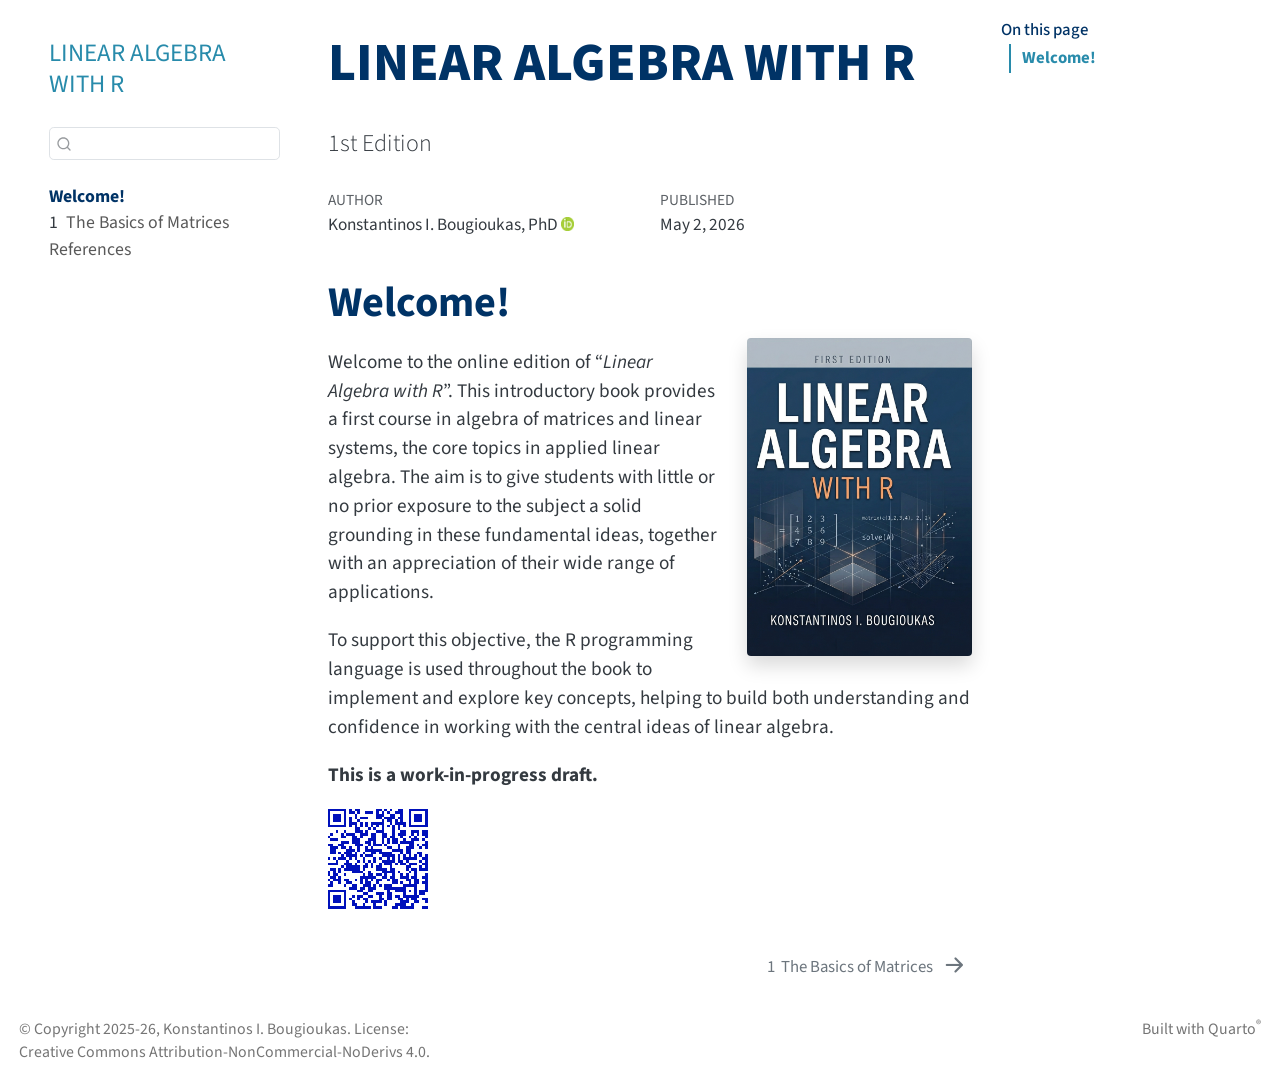
==== _book/index.html @ 32e5dbcd "0.1.6" ====
<!DOCTYPE html>
<html xmlns="http://www.w3.org/1999/xhtml" lang="en" xml:lang="en"><head>

<meta charset="utf-8">
<meta name="generator" content="quarto-1.8.27">

<meta name="viewport" content="width=device-width, initial-scale=1.0, user-scalable=yes">

<meta name="author" content="Konstantinos I. Bougioukas, PhD">
<meta name="dcterms.date" content="2026-05-02">

<title>LINEAR ALGEBRA WITH R</title>
<style>
code{white-space: pre-wrap;}
span.smallcaps{font-variant: small-caps;}
div.columns{display: flex; gap: min(4vw, 1.5em);}
div.column{flex: auto; overflow-x: auto;}
div.hanging-indent{margin-left: 1.5em; text-indent: -1.5em;}
ul.task-list{list-style: none;}
ul.task-list li input[type="checkbox"] {
  width: 0.8em;
  margin: 0 0.8em 0.2em -1em; /* quarto-specific, see https://github.com/quarto-dev/quarto-cli/issues/4556 */ 
  vertical-align: middle;
}
</style>


<script src="site_libs/quarto-nav/quarto-nav.js"></script>
<script src="site_libs/quarto-nav/headroom.min.js"></script>
<script src="site_libs/clipboard/clipboard.min.js"></script>
<script src="site_libs/quarto-search/autocomplete.umd.js"></script>
<script src="site_libs/quarto-search/fuse.min.js"></script>
<script src="site_libs/quarto-search/quarto-search.js"></script>
<meta name="quarto:offset" content="./">
<link href="./matrices.html" rel="next">
<link href="./images/cover.png" rel="icon" type="image/png">
<script src="site_libs/quarto-html/quarto.js" type="module"></script>
<script src="site_libs/quarto-html/tabsets/tabsets.js" type="module"></script>
<script src="site_libs/quarto-html/axe/axe-check.js" type="module"></script>
<script src="site_libs/quarto-html/popper.min.js"></script>
<script src="site_libs/quarto-html/tippy.umd.min.js"></script>
<script src="site_libs/quarto-html/anchor.min.js"></script>
<link href="site_libs/quarto-html/tippy.css" rel="stylesheet">
<link href="site_libs/quarto-html/quarto-syntax-highlighting-ed96de9b727972fe78a7b5d16c58bf87.css" rel="stylesheet" id="quarto-text-highlighting-styles">
<script src="site_libs/bootstrap/bootstrap.min.js"></script>
<link href="site_libs/bootstrap/bootstrap-icons.css" rel="stylesheet">
<link href="site_libs/bootstrap/bootstrap-512545d75ca26aff19c358003074583b.min.css" rel="stylesheet" append-hash="true" id="quarto-bootstrap" data-mode="light">
<script src="site_libs/quarto-contrib/qrcodejs-v1.0.0/qrcode.js"></script>
<script id="quarto-search-options" type="application/json">{
  "location": "sidebar",
  "copy-button": false,
  "collapse-after": 3,
  "panel-placement": "start",
  "type": "textbox",
  "limit": 50,
  "keyboard-shortcut": [
    "f",
    "/",
    "s"
  ],
  "show-item-context": false,
  "language": {
    "search-no-results-text": "No results",
    "search-matching-documents-text": "matching documents",
    "search-copy-link-title": "Copy link to search",
    "search-hide-matches-text": "Hide additional matches",
    "search-more-match-text": "more match in this document",
    "search-more-matches-text": "more matches in this document",
    "search-clear-button-title": "Clear",
    "search-text-placeholder": "",
    "search-detached-cancel-button-title": "Cancel",
    "search-submit-button-title": "Submit",
    "search-label": "Search"
  }
}</script>


</head>

<body class="nav-sidebar floating quarto-light">

<div id="quarto-search-results"></div>
  <header id="quarto-header" class="headroom fixed-top">
  <nav class="quarto-secondary-nav">
    <div class="container-fluid d-flex">
      <button type="button" class="quarto-btn-toggle btn" data-bs-toggle="collapse" role="button" data-bs-target=".quarto-sidebar-collapse-item" aria-controls="quarto-sidebar" aria-expanded="false" aria-label="Toggle sidebar navigation" onclick="if (window.quartoToggleHeadroom) { window.quartoToggleHeadroom(); }">
        <i class="bi bi-layout-text-sidebar-reverse"></i>
      </button>
        <nav class="quarto-page-breadcrumbs" aria-label="breadcrumb"><ol class="breadcrumb"><li class="breadcrumb-item"><a href="./index.html">Welcome!</a></li></ol></nav>
        <a class="flex-grow-1" role="navigation" data-bs-toggle="collapse" data-bs-target=".quarto-sidebar-collapse-item" aria-controls="quarto-sidebar" aria-expanded="false" aria-label="Toggle sidebar navigation" onclick="if (window.quartoToggleHeadroom) { window.quartoToggleHeadroom(); }">      
        </a>
      <button type="button" class="btn quarto-search-button" aria-label="Search" onclick="window.quartoOpenSearch();">
        <i class="bi bi-search"></i>
      </button>
    </div>
  </nav>
</header>
<!-- content -->
<div id="quarto-content" class="quarto-container page-columns page-rows-contents page-layout-article">
<!-- sidebar -->
  <nav id="quarto-sidebar" class="sidebar collapse collapse-horizontal quarto-sidebar-collapse-item sidebar-navigation floating overflow-auto">
    <div class="pt-lg-2 mt-2 text-left sidebar-header">
    <div class="sidebar-title mb-0 py-0">
      <a href="./">LINEAR ALGEBRA WITH R</a> 
    </div>
      </div>
        <div class="mt-2 flex-shrink-0 align-items-center">
        <div class="sidebar-search">
        <div id="quarto-search" class="" title="Search"></div>
        </div>
        </div>
    <div class="sidebar-menu-container"> 
    <ul class="list-unstyled mt-1">
        <li class="sidebar-item">
  <div class="sidebar-item-container"> 
  <a href="./index.html" class="sidebar-item-text sidebar-link active">
 <span class="menu-text">Welcome!</span></a>
  </div>
</li>
        <li class="sidebar-item">
  <div class="sidebar-item-container"> 
  <a href="./matrices.html" class="sidebar-item-text sidebar-link">
 <span class="menu-text"><span class="chapter-number">1</span>&nbsp; <span class="chapter-title">The Basics of Matrices</span></span></a>
  </div>
</li>
        <li class="sidebar-item">
  <div class="sidebar-item-container"> 
  <a href="./references.html" class="sidebar-item-text sidebar-link">
 <span class="menu-text">References</span></a>
  </div>
</li>
    </ul>
    </div>
</nav>
<div id="quarto-sidebar-glass" class="quarto-sidebar-collapse-item" data-bs-toggle="collapse" data-bs-target=".quarto-sidebar-collapse-item"></div>
<!-- margin-sidebar -->
    <div id="quarto-margin-sidebar" class="sidebar margin-sidebar">
        <nav id="TOC" role="doc-toc" class="toc-active">
    <h2 id="toc-title">On this page</h2>
   
  <ul>
  <li><a href="#welcome" id="toc-welcome" class="nav-link active" data-scroll-target="#welcome">Welcome!</a></li>
  </ul>
</nav>
    </div>
<!-- main -->
<main class="content" id="quarto-document-content">

<header id="title-block-header" class="quarto-title-block default">
<div class="quarto-title">
<h1 class="title">LINEAR ALGEBRA WITH R</h1>
<p class="subtitle lead">1st Edition</p>
</div>



<div class="quarto-title-meta">

    <div>
    <div class="quarto-title-meta-heading">Author</div>
    <div class="quarto-title-meta-contents">
             <p>Konstantinos I. Bougioukas, PhD <a href="https://orcid.org/0000-0002-6533-1391" class="quarto-title-author-orcid"> <img src="[data-uri]"></a></p>
          </div>
  </div>
    
    <div>
    <div class="quarto-title-meta-heading">Published</div>
    <div class="quarto-title-meta-contents">
      <p class="date">May 2, 2026</p>
    </div>
  </div>
  
    
  </div>
  


</header>



<section id="welcome" class="level1 unnumbered">
<h1 class="unnumbered">Welcome!</h1><p><img src="images/cover.png" title="LINEAR ALGEBRA WITH R" class="quarto-cover-image nolightbox img-fluid"></p>
<p>Welcome to the online edition of “<em>Linear Algebra with R</em>”. This introductory book provides a first course in algebra of matrices and linear systems, the core topics in applied linear algebra. The aim is to give students with little or no prior exposure to the subject a solid grounding in these fundamental ideas, together with an appreciation of their wide range of applications.</p>
<p>To support this objective, the R programming language is used throughout the book to implement and explore key concepts, helping to build both understanding and confidence in working with the central ideas of linear algebra.</p>
<p><strong>This is a work-in-progress draft.</strong></p>
<div id="" class="qrcode"></div>
<script type="text/javascript">
(function() {
  var script = document.currentScript;
  var qrcode = script.previousElementSibling;
  qrcode.qrcode = new QRCode(qrcode, {"colorDark":"#0011bb","colorLight":"#ffffff","height":"100","text":"https://rlinearalgebra.netlify.app/","width":"100"});
  script.remove();
})();
</script>
    


</section>

</main> <!-- /main -->
<script id="quarto-html-after-body" type="application/javascript">
  window.document.addEventListener("DOMContentLoaded", function (event) {
    const icon = "";
    const anchorJS = new window.AnchorJS();
    anchorJS.options = {
      placement: 'right',
      icon: icon
    };
    anchorJS.add('.anchored');
    const isCodeAnnotation = (el) => {
      for (const clz of el.classList) {
        if (clz.startsWith('code-annotation-')) {                     
          return true;
        }
      }
      return false;
    }
    const onCopySuccess = function(e) {
      // button target
      const button = e.trigger;
      // don't keep focus
      button.blur();
      // flash "checked"
      button.classList.add('code-copy-button-checked');
      var currentTitle = button.getAttribute("title");
      button.setAttribute("title", "Copied!");
      let tooltip;
      if (window.bootstrap) {
        button.setAttribute("data-bs-toggle", "tooltip");
        button.setAttribute("data-bs-placement", "left");
        button.setAttribute("data-bs-title", "Copied!");
        tooltip = new bootstrap.Tooltip(button, 
          { trigger: "manual", 
            customClass: "code-copy-button-tooltip",
            offset: [0, -8]});
        tooltip.show();    
      }
      setTimeout(function() {
        if (tooltip) {
          tooltip.hide();
          button.removeAttribute("data-bs-title");
          button.removeAttribute("data-bs-toggle");
          button.removeAttribute("data-bs-placement");
        }
        button.setAttribute("title", currentTitle);
        button.classList.remove('code-copy-button-checked');
      }, 1000);
      // clear code selection
      e.clearSelection();
    }
    const getTextToCopy = function(trigger) {
      const outerScaffold = trigger.parentElement.cloneNode(true);
      const codeEl = outerScaffold.querySelector('code');
      for (const childEl of codeEl.children) {
        if (isCodeAnnotation(childEl)) {
          childEl.remove();
        }
      }
      return codeEl.innerText;
    }
    const clipboard = new window.ClipboardJS('.code-copy-button:not([data-in-quarto-modal])', {
      text: getTextToCopy
    });
    clipboard.on('success', onCopySuccess);
    if (window.document.getElementById('quarto-embedded-source-code-modal')) {
      const clipboardModal = new window.ClipboardJS('.code-copy-button[data-in-quarto-modal]', {
        text: getTextToCopy,
        container: window.document.getElementById('quarto-embedded-source-code-modal')
      });
      clipboardModal.on('success', onCopySuccess);
    }
      var localhostRegex = new RegExp(/^(?:http|https):\/\/localhost\:?[0-9]*\//);
      var mailtoRegex = new RegExp(/^mailto:/);
        var filterRegex = new RegExp('/' + window.location.host + '/');
      var isInternal = (href) => {
          return filterRegex.test(href) || localhostRegex.test(href) || mailtoRegex.test(href);
      }
      // Inspect non-navigation links and adorn them if external
     var links = window.document.querySelectorAll('a[href]:not(.nav-link):not(.navbar-brand):not(.toc-action):not(.sidebar-link):not(.sidebar-item-toggle):not(.pagination-link):not(.no-external):not([aria-hidden]):not(.dropdown-item):not(.quarto-navigation-tool):not(.about-link)');
      for (var i=0; i<links.length; i++) {
        const link = links[i];
        if (!isInternal(link.href)) {
          // undo the damage that might have been done by quarto-nav.js in the case of
          // links that we want to consider external
          if (link.dataset.originalHref !== undefined) {
            link.href = link.dataset.originalHref;
          }
            // target, if specified
            link.setAttribute("target", "_blank");
            if (link.getAttribute("rel") === null) {
              link.setAttribute("rel", "noopener");
            }
        }
      }
    function tippyHover(el, contentFn, onTriggerFn, onUntriggerFn) {
      const config = {
        allowHTML: true,
        maxWidth: 500,
        delay: 100,
        arrow: false,
        appendTo: function(el) {
            return el.parentElement;
        },
        interactive: true,
        interactiveBorder: 10,
        theme: 'quarto',
        placement: 'bottom-start',
      };
      if (contentFn) {
        config.content = contentFn;
      }
      if (onTriggerFn) {
        config.onTrigger = onTriggerFn;
      }
      if (onUntriggerFn) {
        config.onUntrigger = onUntriggerFn;
      }
      window.tippy(el, config); 
    }
    const noterefs = window.document.querySelectorAll('a[role="doc-noteref"]');
    for (var i=0; i<noterefs.length; i++) {
      const ref = noterefs[i];
      tippyHover(ref, function() {
        // use id or data attribute instead here
        let href = ref.getAttribute('data-footnote-href') || ref.getAttribute('href');
        try { href = new URL(href).hash; } catch {}
        const id = href.replace(/^#\/?/, "");
        const note = window.document.getElementById(id);
        if (note) {
          return note.innerHTML;
        } else {
          return "";
        }
      });
    }
    const xrefs = window.document.querySelectorAll('a.quarto-xref');
    const processXRef = (id, note) => {
      // Strip column container classes
      const stripColumnClz = (el) => {
        el.classList.remove("page-full", "page-columns");
        if (el.children) {
          for (const child of el.children) {
            stripColumnClz(child);
          }
        }
      }
      stripColumnClz(note)
      if (id === null || id.startsWith('sec-')) {
        // Special case sections, only their first couple elements
        const container = document.createElement("div");
        if (note.children && note.children.length > 2) {
          container.appendChild(note.children[0].cloneNode(true));
          for (let i = 1; i < note.children.length; i++) {
            const child = note.children[i];
            if (child.tagName === "P" && child.innerText === "") {
              continue;
            } else {
              container.appendChild(child.cloneNode(true));
              break;
            }
          }
          if (window.Quarto?.typesetMath) {
            window.Quarto.typesetMath(container);
          }
          return container.innerHTML
        } else {
          if (window.Quarto?.typesetMath) {
            window.Quarto.typesetMath(note);
          }
          return note.innerHTML;
        }
      } else {
        // Remove any anchor links if they are present
        const anchorLink = note.querySelector('a.anchorjs-link');
        if (anchorLink) {
          anchorLink.remove();
        }
        if (window.Quarto?.typesetMath) {
          window.Quarto.typesetMath(note);
        }
        if (note.classList.contains("callout")) {
          return note.outerHTML;
        } else {
          return note.innerHTML;
        }
      }
    }
    for (var i=0; i<xrefs.length; i++) {
      const xref = xrefs[i];
      tippyHover(xref, undefined, function(instance) {
        instance.disable();
        let url = xref.getAttribute('href');
        let hash = undefined; 
        if (url.startsWith('#')) {
          hash = url;
        } else {
          try { hash = new URL(url).hash; } catch {}
        }
        if (hash) {
          const id = hash.replace(/^#\/?/, "");
          const note = window.document.getElementById(id);
          if (note !== null) {
            try {
              const html = processXRef(id, note.cloneNode(true));
              instance.setContent(html);
            } finally {
              instance.enable();
              instance.show();
            }
          } else {
            // See if we can fetch this
            fetch(url.split('#')[0])
            .then(res => res.text())
            .then(html => {
              const parser = new DOMParser();
              const htmlDoc = parser.parseFromString(html, "text/html");
              const note = htmlDoc.getElementById(id);
              if (note !== null) {
                const html = processXRef(id, note);
                instance.setContent(html);
              } 
            }).finally(() => {
              instance.enable();
              instance.show();
            });
          }
        } else {
          // See if we can fetch a full url (with no hash to target)
          // This is a special case and we should probably do some content thinning / targeting
          fetch(url)
          .then(res => res.text())
          .then(html => {
            const parser = new DOMParser();
            const htmlDoc = parser.parseFromString(html, "text/html");
            const note = htmlDoc.querySelector('main.content');
            if (note !== null) {
              // This should only happen for chapter cross references
              // (since there is no id in the URL)
              // remove the first header
              if (note.children.length > 0 && note.children[0].tagName === "HEADER") {
                note.children[0].remove();
              }
              const html = processXRef(null, note);
              instance.setContent(html);
            } 
          }).finally(() => {
            instance.enable();
            instance.show();
          });
        }
      }, function(instance) {
      });
    }
        let selectedAnnoteEl;
        const selectorForAnnotation = ( cell, annotation) => {
          let cellAttr = 'data-code-cell="' + cell + '"';
          let lineAttr = 'data-code-annotation="' +  annotation + '"';
          const selector = 'span[' + cellAttr + '][' + lineAttr + ']';
          return selector;
        }
        const selectCodeLines = (annoteEl) => {
          const doc = window.document;
          const targetCell = annoteEl.getAttribute("data-target-cell");
          const targetAnnotation = annoteEl.getAttribute("data-target-annotation");
          const annoteSpan = window.document.querySelector(selectorForAnnotation(targetCell, targetAnnotation));
          const lines = annoteSpan.getAttribute("data-code-lines").split(",");
          const lineIds = lines.map((line) => {
            return targetCell + "-" + line;
          })
          let top = null;
          let height = null;
          let parent = null;
          if (lineIds.length > 0) {
              //compute the position of the single el (top and bottom and make a div)
              const el = window.document.getElementById(lineIds[0]);
              top = el.offsetTop;
              height = el.offsetHeight;
              parent = el.parentElement.parentElement;
            if (lineIds.length > 1) {
              const lastEl = window.document.getElementById(lineIds[lineIds.length - 1]);
              const bottom = lastEl.offsetTop + lastEl.offsetHeight;
              height = bottom - top;
            }
            if (top !== null && height !== null && parent !== null) {
              // cook up a div (if necessary) and position it 
              let div = window.document.getElementById("code-annotation-line-highlight");
              if (div === null) {
                div = window.document.createElement("div");
                div.setAttribute("id", "code-annotation-line-highlight");
                div.style.position = 'absolute';
                parent.appendChild(div);
              }
              div.style.top = top - 2 + "px";
              div.style.height = height + 4 + "px";
              div.style.left = 0;
              let gutterDiv = window.document.getElementById("code-annotation-line-highlight-gutter");
              if (gutterDiv === null) {
                gutterDiv = window.document.createElement("div");
                gutterDiv.setAttribute("id", "code-annotation-line-highlight-gutter");
                gutterDiv.style.position = 'absolute';
                const codeCell = window.document.getElementById(targetCell);
                const gutter = codeCell.querySelector('.code-annotation-gutter');
                gutter.appendChild(gutterDiv);
              }
              gutterDiv.style.top = top - 2 + "px";
              gutterDiv.style.height = height + 4 + "px";
            }
            selectedAnnoteEl = annoteEl;
          }
        };
        const unselectCodeLines = () => {
          const elementsIds = ["code-annotation-line-highlight", "code-annotation-line-highlight-gutter"];
          elementsIds.forEach((elId) => {
            const div = window.document.getElementById(elId);
            if (div) {
              div.remove();
            }
          });
          selectedAnnoteEl = undefined;
        };
          // Handle positioning of the toggle
      window.addEventListener(
        "resize",
        throttle(() => {
          elRect = undefined;
          if (selectedAnnoteEl) {
            selectCodeLines(selectedAnnoteEl);
          }
        }, 10)
      );
      function throttle(fn, ms) {
      let throttle = false;
      let timer;
        return (...args) => {
          if(!throttle) { // first call gets through
              fn.apply(this, args);
              throttle = true;
          } else { // all the others get throttled
              if(timer) clearTimeout(timer); // cancel #2
              timer = setTimeout(() => {
                fn.apply(this, args);
                timer = throttle = false;
              }, ms);
          }
        };
      }
        // Attach click handler to the DT
        const annoteDls = window.document.querySelectorAll('dt[data-target-cell]');
        for (const annoteDlNode of annoteDls) {
          annoteDlNode.addEventListener('click', (event) => {
            const clickedEl = event.target;
            if (clickedEl !== selectedAnnoteEl) {
              unselectCodeLines();
              const activeEl = window.document.querySelector('dt[data-target-cell].code-annotation-active');
              if (activeEl) {
                activeEl.classList.remove('code-annotation-active');
              }
              selectCodeLines(clickedEl);
              clickedEl.classList.add('code-annotation-active');
            } else {
              // Unselect the line
              unselectCodeLines();
              clickedEl.classList.remove('code-annotation-active');
            }
          });
        }
    const findCites = (el) => {
      const parentEl = el.parentElement;
      if (parentEl) {
        const cites = parentEl.dataset.cites;
        if (cites) {
          return {
            el,
            cites: cites.split(' ')
          };
        } else {
          return findCites(el.parentElement)
        }
      } else {
        return undefined;
      }
    };
    var bibliorefs = window.document.querySelectorAll('a[role="doc-biblioref"]');
    for (var i=0; i<bibliorefs.length; i++) {
      const ref = bibliorefs[i];
      const citeInfo = findCites(ref);
      if (citeInfo) {
        tippyHover(citeInfo.el, function() {
          var popup = window.document.createElement('div');
          citeInfo.cites.forEach(function(cite) {
            var citeDiv = window.document.createElement('div');
            citeDiv.classList.add('hanging-indent');
            citeDiv.classList.add('csl-entry');
            var biblioDiv = window.document.getElementById('ref-' + cite);
            if (biblioDiv) {
              citeDiv.innerHTML = biblioDiv.innerHTML;
            }
            popup.appendChild(citeDiv);
          });
          return popup.innerHTML;
        });
      }
    }
  });
  </script>
<nav class="page-navigation">
  <div class="nav-page nav-page-previous">
  </div>
  <div class="nav-page nav-page-next">
      <a href="./matrices.html" class="pagination-link" aria-label="The Basics of Matrices">
        <span class="nav-page-text"><span class="chapter-number">1</span>&nbsp; <span class="chapter-title">The Basics of Matrices</span></span> <i class="bi bi-arrow-right-short"></i>
      </a>
  </div>
</nav>
</div> <!-- /content -->
<footer class="footer">
  <div class="nav-footer">
    <div class="nav-footer-left">
<p>© Copyright 2025-26, Konstantinos I. Bougioukas. License: <a href="https://creativecommons.org/licenses/by-nc-nd/4.0/">Creative Commons Attribution-NonCommercial-NoDerivs 4.0</a>.</p>
</div>   
    <div class="nav-footer-center">
      &nbsp;
    </div>
    <div class="nav-footer-right">
<p>Built with <a href="https://quarto.org/">Quarto</a><sup>®</sup></p>
</div>
  </div>
</footer>




</body></html>
---- _book/site_libs/quarto-html/tippy.css ----
.tippy-box[data-animation=fade][data-state=hidden]{opacity:0}[data-tippy-root]{max-width:calc(100vw - 10px)}.tippy-box{position:relative;background-color:#333;color:#fff;border-radius:4px;font-size:14px;line-height:1.4;white-space:normal;outline:0;transition-property:transform,visibility,opacity}.tippy-box[data-placement^=top]>.tippy-arrow{bottom:0}.tippy-box[data-placement^=top]>.tippy-arrow:before{bottom:-7px;left:0;border-width:8px 8px 0;border-top-color:initial;transform-origin:center top}.tippy-box[data-placement^=bottom]>.tippy-arrow{top:0}.tippy-box[data-placement^=bottom]>.tippy-arrow:before{top:-7px;left:0;border-width:0 8px 8px;border-bottom-color:initial;transform-origin:center bottom}.tippy-box[data-placement^=left]>.tippy-arrow{right:0}.tippy-box[data-placement^=left]>.tippy-arrow:before{border-width:8px 0 8px 8px;border-left-color:initial;right:-7px;transform-origin:center left}.tippy-box[data-placement^=right]>.tippy-arrow{left:0}.tippy-box[data-placement^=right]>.tippy-arrow:before{left:-7px;border-width:8px 8px 8px 0;border-right-color:initial;transform-origin:center right}.tippy-box[data-inertia][data-state=visible]{transition-timing-function:cubic-bezier(.54,1.5,.38,1.11)}.tippy-arrow{width:16px;height:16px;color:#333}.tippy-arrow:before{content:"";position:absolute;border-color:transparent;border-style:solid}.tippy-content{position:relative;padding:5px 9px;z-index:1}
---- _book/site_libs/quarto-html/quarto-syntax-highlighting-ed96de9b727972fe78a7b5d16c58bf87.css ----
/* quarto syntax highlight colors */
:root {
  --quarto-hl-ot-color: #003B4F;
  --quarto-hl-at-color: #657422;
  --quarto-hl-ss-color: #20794D;
  --quarto-hl-an-color: #5E5E5E;
  --quarto-hl-fu-color: #4758AB;
  --quarto-hl-st-color: #20794D;
  --quarto-hl-cf-color: #003B4F;
  --quarto-hl-op-color: #5E5E5E;
  --quarto-hl-er-color: #AD0000;
  --quarto-hl-bn-color: #AD0000;
  --quarto-hl-al-color: #AD0000;
  --quarto-hl-va-color: #111111;
  --quarto-hl-bu-color: inherit;
  --quarto-hl-ex-color: inherit;
  --quarto-hl-pp-color: #AD0000;
  --quarto-hl-in-color: #5E5E5E;
  --quarto-hl-vs-color: #20794D;
  --quarto-hl-wa-color: #5E5E5E;
  --quarto-hl-do-color: #5E5E5E;
  --quarto-hl-im-color: #00769E;
  --quarto-hl-ch-color: #20794D;
  --quarto-hl-dt-color: #AD0000;
  --quarto-hl-fl-color: #AD0000;
  --quarto-hl-co-color: #5E5E5E;
  --quarto-hl-cv-color: #5E5E5E;
  --quarto-hl-cn-color: #8f5902;
  --quarto-hl-sc-color: #5E5E5E;
  --quarto-hl-dv-color: #AD0000;
  --quarto-hl-kw-color: #003B4F;
}

/* other quarto variables */
:root {
  --quarto-font-monospace: SFMono-Regular, Menlo, Monaco, Consolas, "Liberation Mono", "Courier New", monospace;
}

/* syntax highlight based on Pandoc's rules */
pre > code.sourceCode > span {
  color: #003B4F;
}

code.sourceCode > span {
  color: #003B4F;
}

div.sourceCode,
div.sourceCode pre.sourceCode {
  color: #003B4F;
}

/* Normal */
code span {
  color: #003B4F;
}

/* Alert */
code span.al {
  color: #AD0000;
  font-style: inherit;
}

/* Annotation */
code span.an {
  color: #5E5E5E;
  font-style: inherit;
}

/* Attribute */
code span.at {
  color: #657422;
  font-style: inherit;
}

/* BaseN */
code span.bn {
  color: #AD0000;
  font-style: inherit;
}

/* BuiltIn */
code span.bu {
  font-style: inherit;
}

/* ControlFlow */
code span.cf {
  color: #003B4F;
  font-weight: bold;
  font-style: inherit;
}

/* Char */
code span.ch {
  color: #20794D;
  font-style: inherit;
}

/* Constant */
code span.cn {
  color: #8f5902;
  font-style: inherit;
}

/* Comment */
code span.co {
  color: #5E5E5E;
  font-style: inherit;
}

/* CommentVar */
code span.cv {
  color: #5E5E5E;
  font-style: italic;
}

/* Documentation */
code span.do {
  color: #5E5E5E;
  font-style: italic;
}

/* DataType */
code span.dt {
  color: #AD0000;
  font-style: inherit;
}

/* DecVal */
code span.dv {
  color: #AD0000;
  font-style: inherit;
}

/* Error */
code span.er {
  color: #AD0000;
  font-style: inherit;
}

/* Extension */
code span.ex {
  font-style: inherit;
}

/* Float */
code span.fl {
  color: #AD0000;
  font-style: inherit;
}

/* Function */
code span.fu {
  color: #4758AB;
  font-style: inherit;
}

/* Import */
code span.im {
  color: #00769E;
  font-style: inherit;
}

/* Information */
code span.in {
  color: #5E5E5E;
  font-style: inherit;
}

/* Keyword */
code span.kw {
  color: #003B4F;
  font-weight: bold;
  font-style: inherit;
}

/* Operator */
code span.op {
  color: #5E5E5E;
  font-style: inherit;
}

/* Other */
code span.ot {
  color: #003B4F;
  font-style: inherit;
}

/* Preprocessor */
code span.pp {
  color: #AD0000;
  font-style: inherit;
}

/* SpecialChar */
code span.sc {
  color: #5E5E5E;
  font-style: inherit;
}

/* SpecialString */
code span.ss {
  color: #20794D;
  font-style: inherit;
}

/* String */
code span.st {
  color: #20794D;
  font-style: inherit;
}

/* Variable */
code span.va {
  color: #111111;
  font-style: inherit;
}

/* VerbatimString */
code span.vs {
  color: #20794D;
  font-style: inherit;
}

/* Warning */
code span.wa {
  color: #5E5E5E;
  font-style: italic;
}

.prevent-inlining {
  content: "</";
}

/*# sourceMappingURL=0920dd6d7437995b8cdf7429764427b1.css.map */
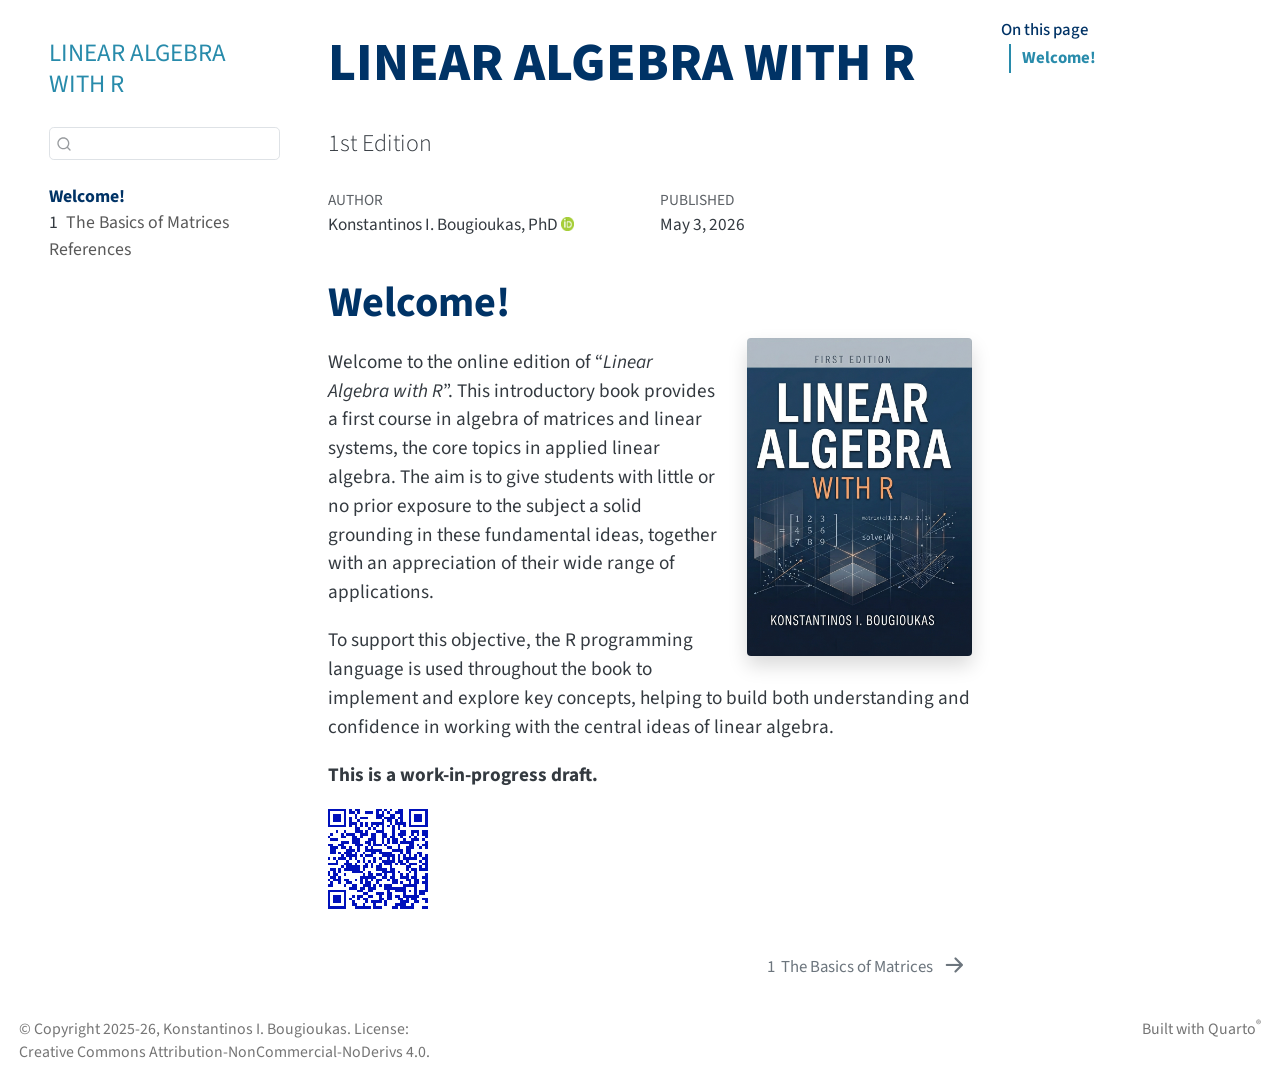
==== commit f8a2edcd: "0.1.7" ====
--- a/_book/index.html
+++ b/_book/index.html
@@ -7,7 +7,7 @@
 <meta name="viewport" content="width=device-width, initial-scale=1.0, user-scalable=yes">
 
 <meta name="author" content="Konstantinos I. Bougioukas, PhD">
-<meta name="dcterms.date" content="2026-05-02">
+<meta name="dcterms.date" content="2026-05-03">
 
 <title>LINEAR ALGEBRA WITH R</title>
 <style>
@@ -166,7 +166,7 @@
     <div>
     <div class="quarto-title-meta-heading">Published</div>
     <div class="quarto-title-meta-contents">
-      <p class="date">May 2, 2026</p>
+      <p class="date">May 3, 2026</p>
     </div>
   </div>
   
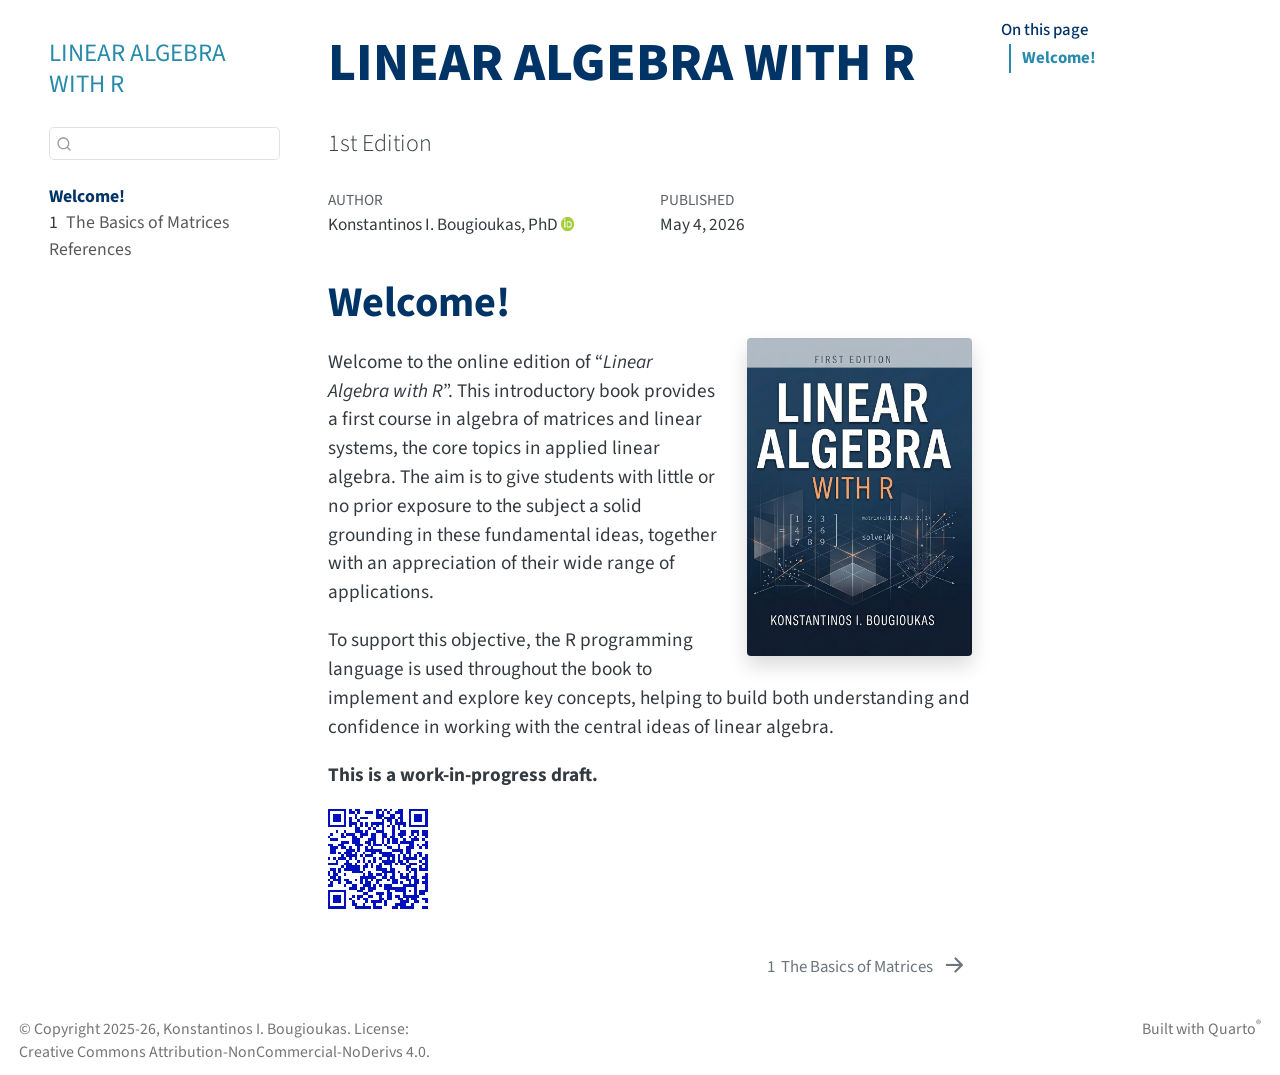
==== commit 1a5ddda1: "0.2.3" ====
--- a/_book/index.html
+++ b/_book/index.html
@@ -7,7 +7,7 @@
 <meta name="viewport" content="width=device-width, initial-scale=1.0, user-scalable=yes">
 
 <meta name="author" content="Konstantinos I. Bougioukas, PhD">
-<meta name="dcterms.date" content="2026-05-03">
+<meta name="dcterms.date" content="2026-05-04">
 
 <title>LINEAR ALGEBRA WITH R</title>
 <style>
@@ -166,7 +166,7 @@
     <div>
     <div class="quarto-title-meta-heading">Published</div>
     <div class="quarto-title-meta-contents">
-      <p class="date">May 3, 2026</p>
+      <p class="date">May 4, 2026</p>
     </div>
   </div>
   
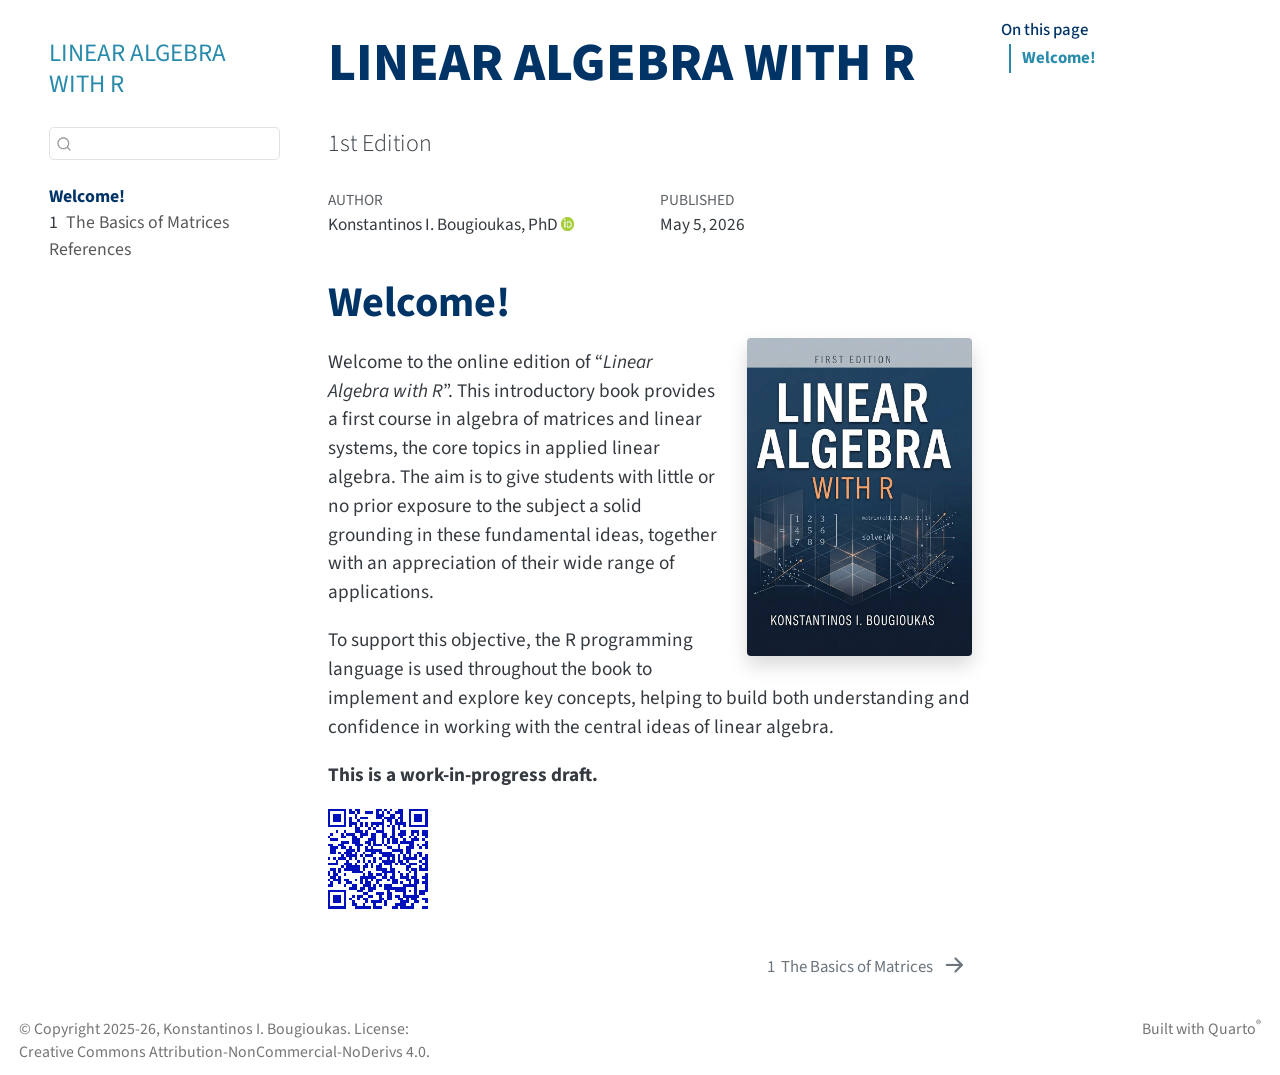
==== commit 4200da27: "0.2.5" ====
--- a/_book/index.html
+++ b/_book/index.html
@@ -7,7 +7,7 @@
 <meta name="viewport" content="width=device-width, initial-scale=1.0, user-scalable=yes">
 
 <meta name="author" content="Konstantinos I. Bougioukas, PhD">
-<meta name="dcterms.date" content="2026-05-04">
+<meta name="dcterms.date" content="2026-05-05">
 
 <title>LINEAR ALGEBRA WITH R</title>
 <style>
@@ -166,7 +166,7 @@
     <div>
     <div class="quarto-title-meta-heading">Published</div>
     <div class="quarto-title-meta-contents">
-      <p class="date">May 4, 2026</p>
+      <p class="date">May 5, 2026</p>
     </div>
   </div>
   
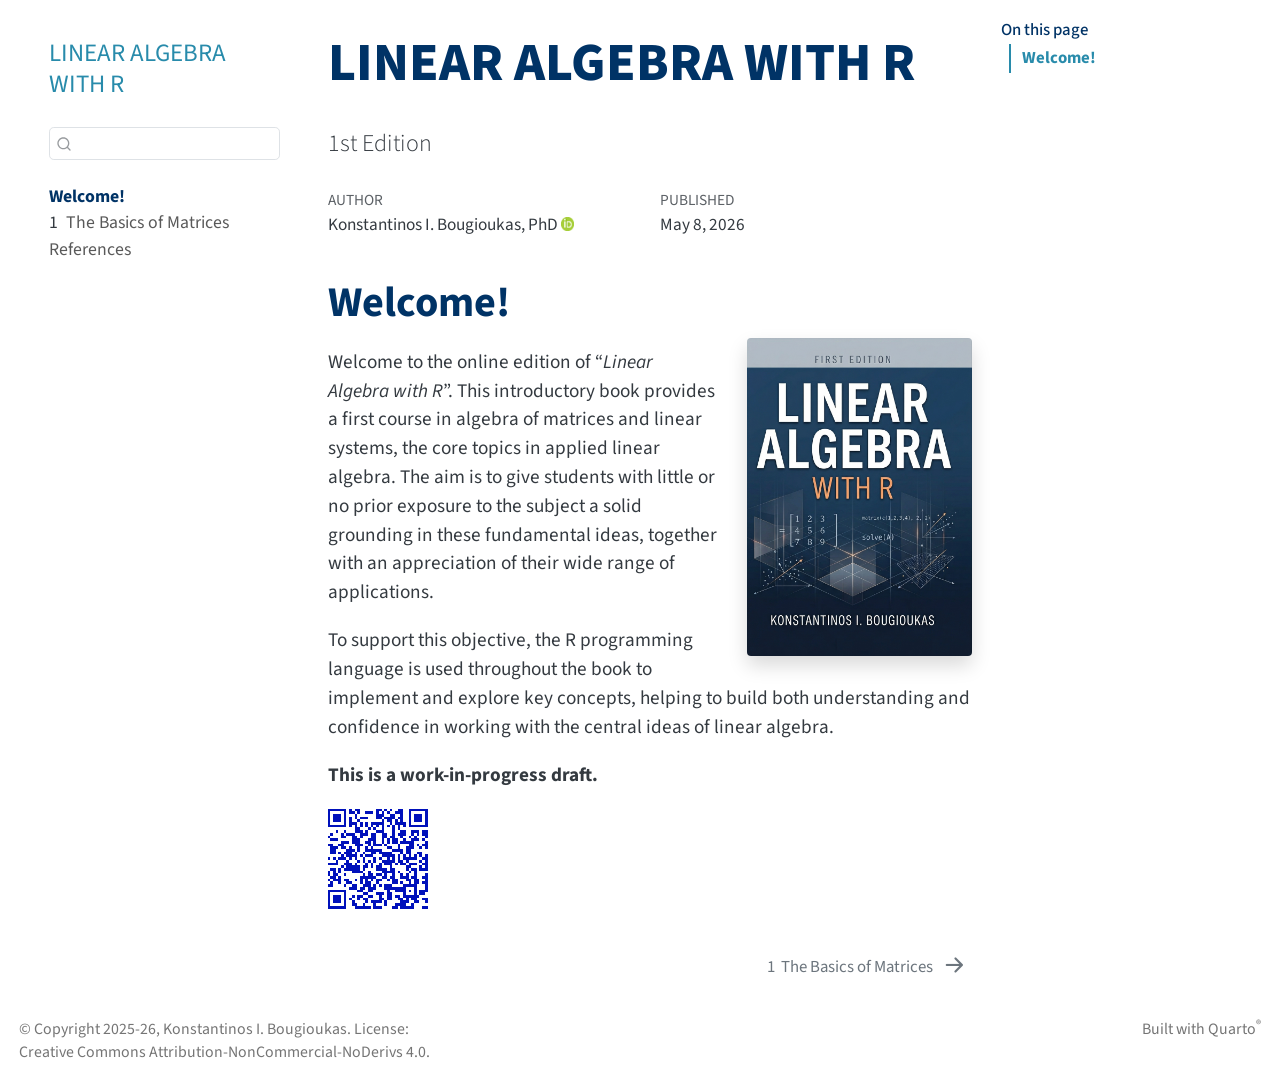
==== commit cefd9c45: "0.2.6" ====
--- a/_book/index.html
+++ b/_book/index.html
@@ -7,7 +7,7 @@
 <meta name="viewport" content="width=device-width, initial-scale=1.0, user-scalable=yes">
 
 <meta name="author" content="Konstantinos I. Bougioukas, PhD">
-<meta name="dcterms.date" content="2026-05-05">
+<meta name="dcterms.date" content="2026-05-08">
 
 <title>LINEAR ALGEBRA WITH R</title>
 <style>
@@ -166,7 +166,7 @@
     <div>
     <div class="quarto-title-meta-heading">Published</div>
     <div class="quarto-title-meta-contents">
-      <p class="date">May 5, 2026</p>
+      <p class="date">May 8, 2026</p>
     </div>
   </div>
   
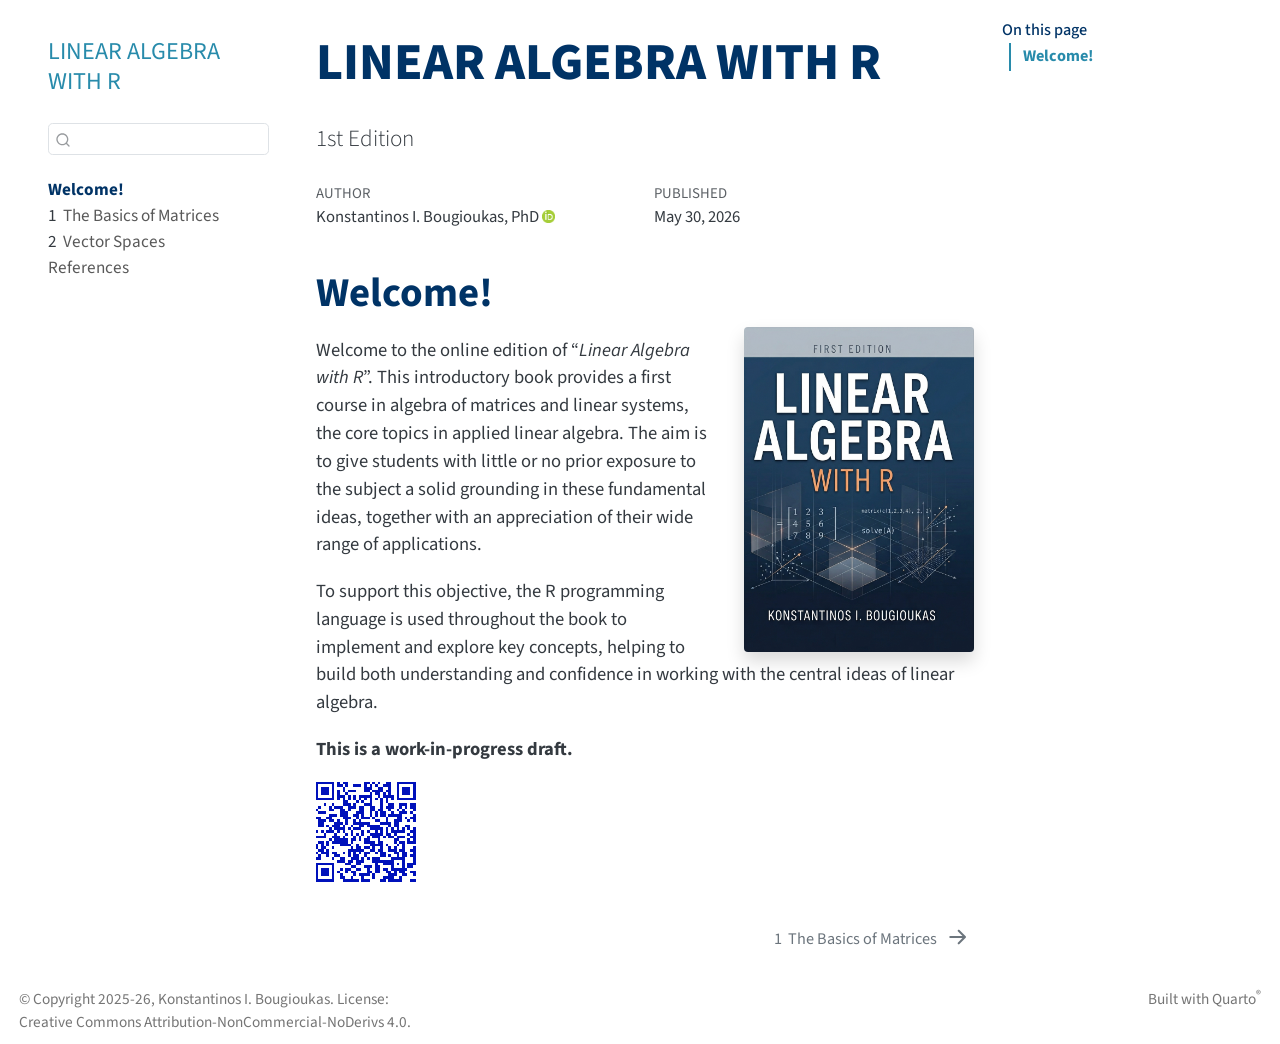
==== commit 90c66d12: "0.3.0" ====
--- a/_book/index.html
+++ b/_book/index.html
@@ -7,7 +7,7 @@
 <meta name="viewport" content="width=device-width, initial-scale=1.0, user-scalable=yes">
 
 <meta name="author" content="Konstantinos I. Bougioukas, PhD">
-<meta name="dcterms.date" content="2026-05-08">
+<meta name="dcterms.date" content="2026-05-30">
 
 <title>LINEAR ALGEBRA WITH R</title>
 <style>
@@ -44,7 +44,7 @@
 <link href="site_libs/quarto-html/quarto-syntax-highlighting-ed96de9b727972fe78a7b5d16c58bf87.css" rel="stylesheet" id="quarto-text-highlighting-styles">
 <script src="site_libs/bootstrap/bootstrap.min.js"></script>
 <link href="site_libs/bootstrap/bootstrap-icons.css" rel="stylesheet">
-<link href="site_libs/bootstrap/bootstrap-512545d75ca26aff19c358003074583b.min.css" rel="stylesheet" append-hash="true" id="quarto-bootstrap" data-mode="light">
+<link href="site_libs/bootstrap/bootstrap-9445c98df685117fffa90e3c9e0028c3.min.css" rel="stylesheet" append-hash="true" id="quarto-bootstrap" data-mode="light">
 <script src="site_libs/quarto-contrib/qrcodejs-v1.0.0/qrcode.js"></script>
 <script id="quarto-search-options" type="application/json">{
   "location": "sidebar",
@@ -125,6 +125,12 @@
 </li>
         <li class="sidebar-item">
   <div class="sidebar-item-container"> 
+  <a href="./vectors.html" class="sidebar-item-text sidebar-link">
+ <span class="menu-text"><span class="chapter-number">2</span>&nbsp; <span class="chapter-title">Vector Spaces</span></span></a>
+  </div>
+</li>
+        <li class="sidebar-item">
+  <div class="sidebar-item-container"> 
   <a href="./references.html" class="sidebar-item-text sidebar-link">
  <span class="menu-text">References</span></a>
   </div>
@@ -166,7 +172,7 @@
     <div>
     <div class="quarto-title-meta-heading">Published</div>
     <div class="quarto-title-meta-contents">
-      <p class="date">May 8, 2026</p>
+      <p class="date">May 30, 2026</p>
     </div>
   </div>
   
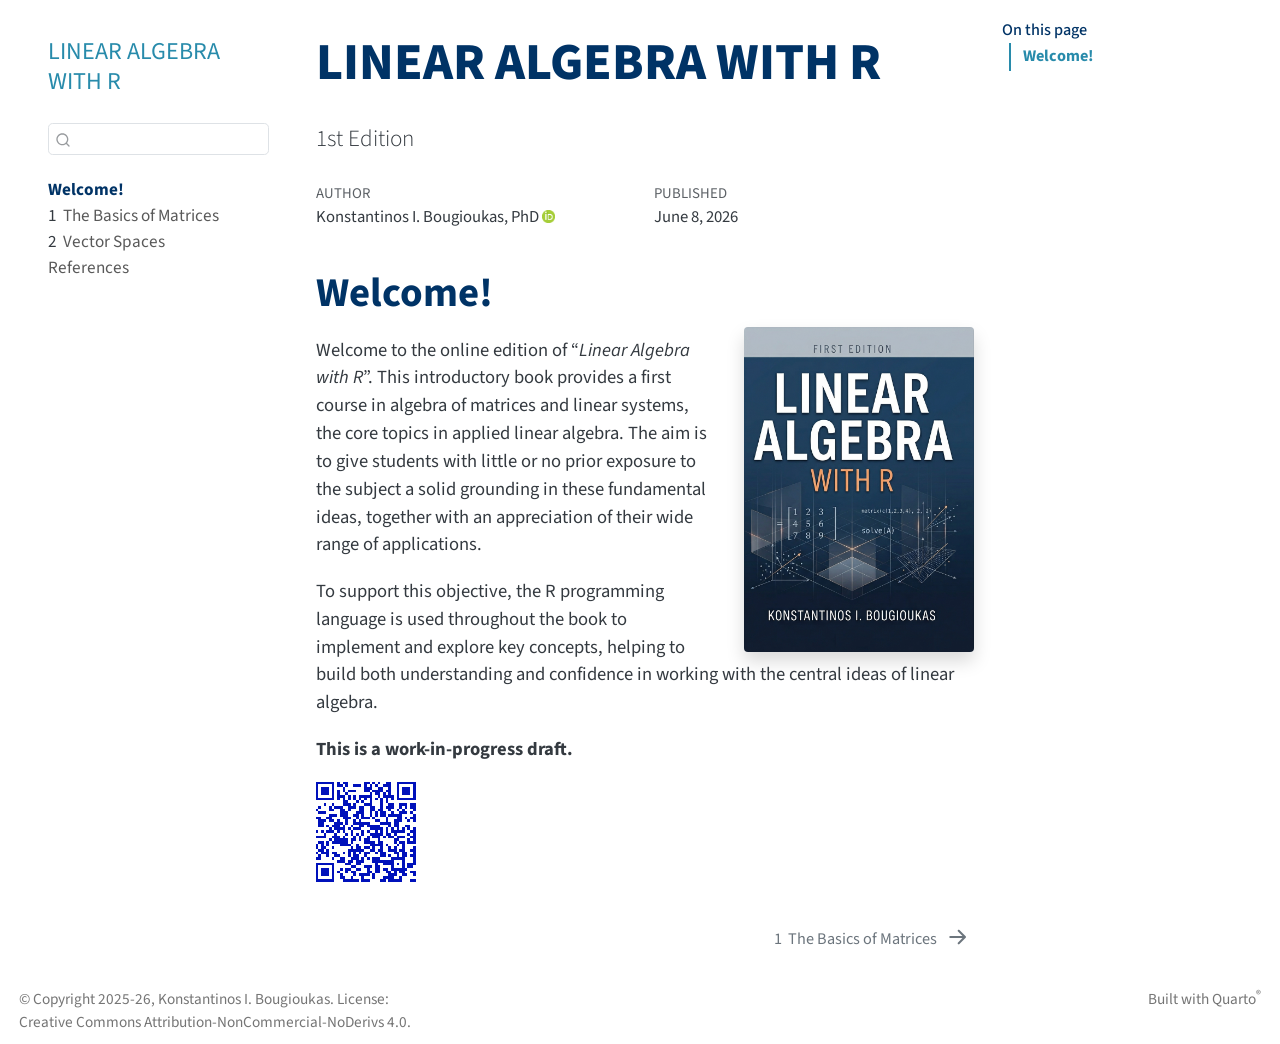
==== commit 32450f84: "0.3.1" ====
--- a/_book/index.html
+++ b/_book/index.html
@@ -7,7 +7,7 @@
 <meta name="viewport" content="width=device-width, initial-scale=1.0, user-scalable=yes">
 
 <meta name="author" content="Konstantinos I. Bougioukas, PhD">
-<meta name="dcterms.date" content="2026-05-30">
+<meta name="dcterms.date" content="2026-06-08">
 
 <title>LINEAR ALGEBRA WITH R</title>
 <style>
@@ -44,7 +44,7 @@
 <link href="site_libs/quarto-html/quarto-syntax-highlighting-ed96de9b727972fe78a7b5d16c58bf87.css" rel="stylesheet" id="quarto-text-highlighting-styles">
 <script src="site_libs/bootstrap/bootstrap.min.js"></script>
 <link href="site_libs/bootstrap/bootstrap-icons.css" rel="stylesheet">
-<link href="site_libs/bootstrap/bootstrap-9445c98df685117fffa90e3c9e0028c3.min.css" rel="stylesheet" append-hash="true" id="quarto-bootstrap" data-mode="light">
+<link href="site_libs/bootstrap/bootstrap-5744f9ab87bda0ef1fd173948a55bc90.min.css" rel="stylesheet" append-hash="true" id="quarto-bootstrap" data-mode="light">
 <script src="site_libs/quarto-contrib/qrcodejs-v1.0.0/qrcode.js"></script>
 <script id="quarto-search-options" type="application/json">{
   "location": "sidebar",
@@ -172,7 +172,7 @@
     <div>
     <div class="quarto-title-meta-heading">Published</div>
     <div class="quarto-title-meta-contents">
-      <p class="date">May 30, 2026</p>
+      <p class="date">June 8, 2026</p>
     </div>
   </div>
   
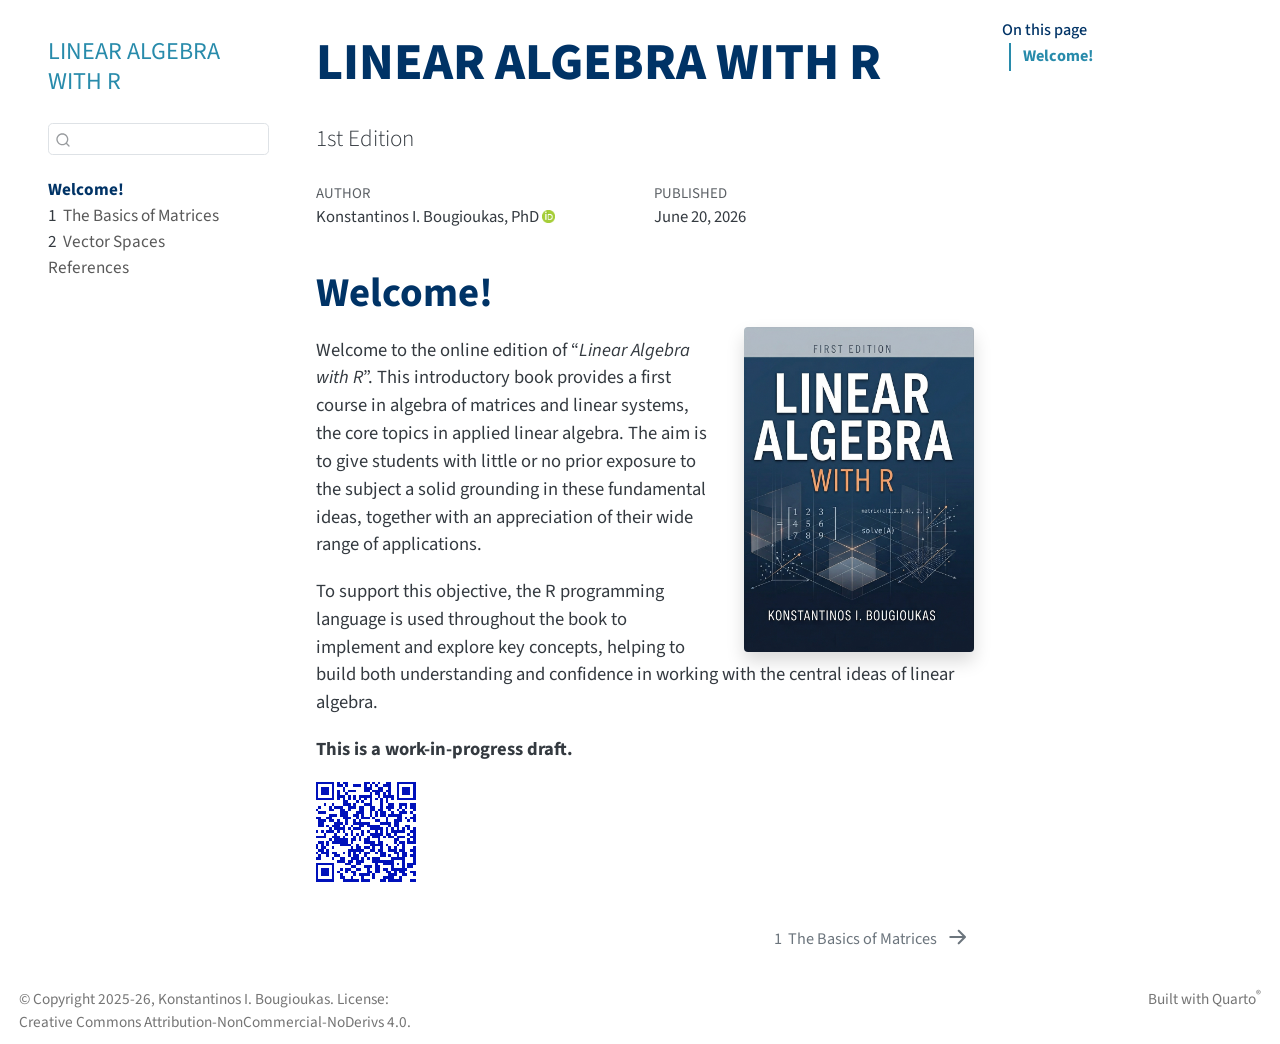
==== commit c001b536: "0.3.2" ====
--- a/_book/index.html
+++ b/_book/index.html
@@ -7,7 +7,7 @@
 <meta name="viewport" content="width=device-width, initial-scale=1.0, user-scalable=yes">
 
 <meta name="author" content="Konstantinos I. Bougioukas, PhD">
-<meta name="dcterms.date" content="2026-06-08">
+<meta name="dcterms.date" content="2026-06-20">
 
 <title>LINEAR ALGEBRA WITH R</title>
 <style>
@@ -172,7 +172,7 @@
     <div>
     <div class="quarto-title-meta-heading">Published</div>
     <div class="quarto-title-meta-contents">
-      <p class="date">June 8, 2026</p>
+      <p class="date">June 20, 2026</p>
     </div>
   </div>
   
